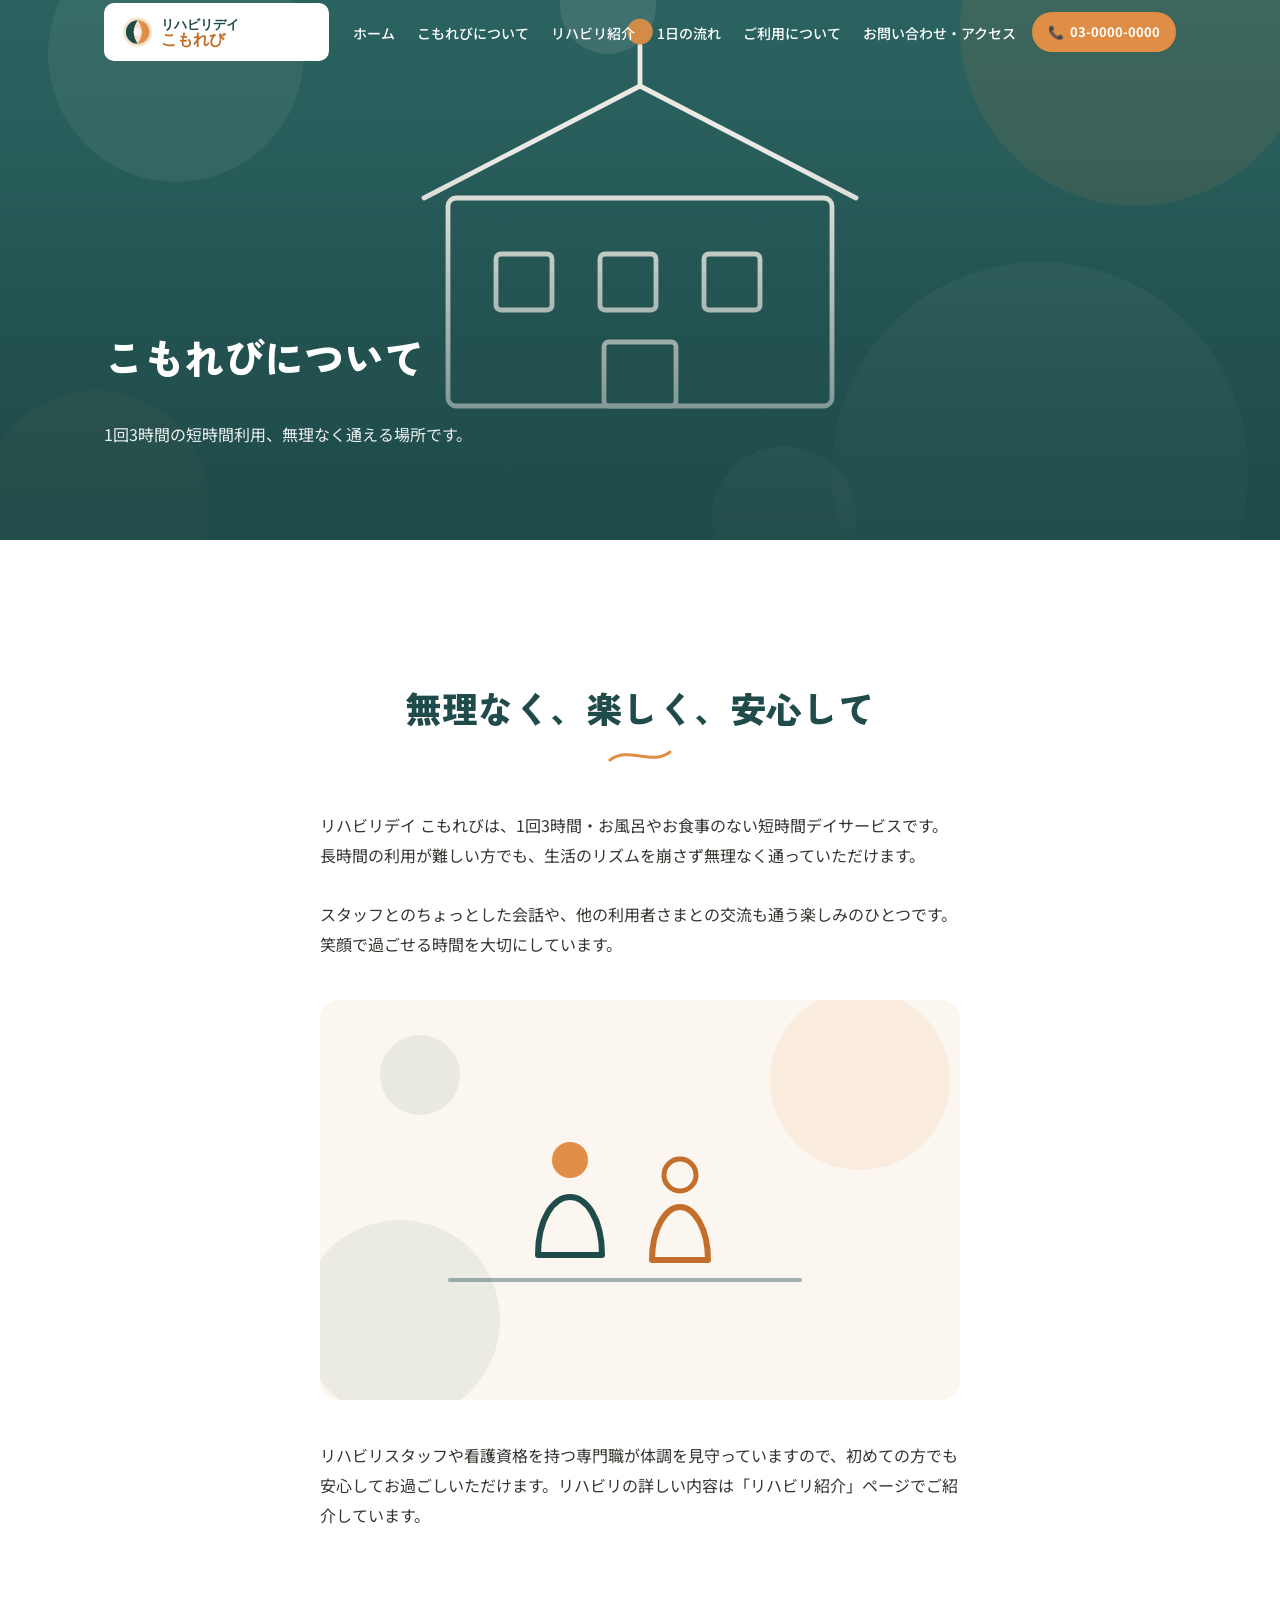
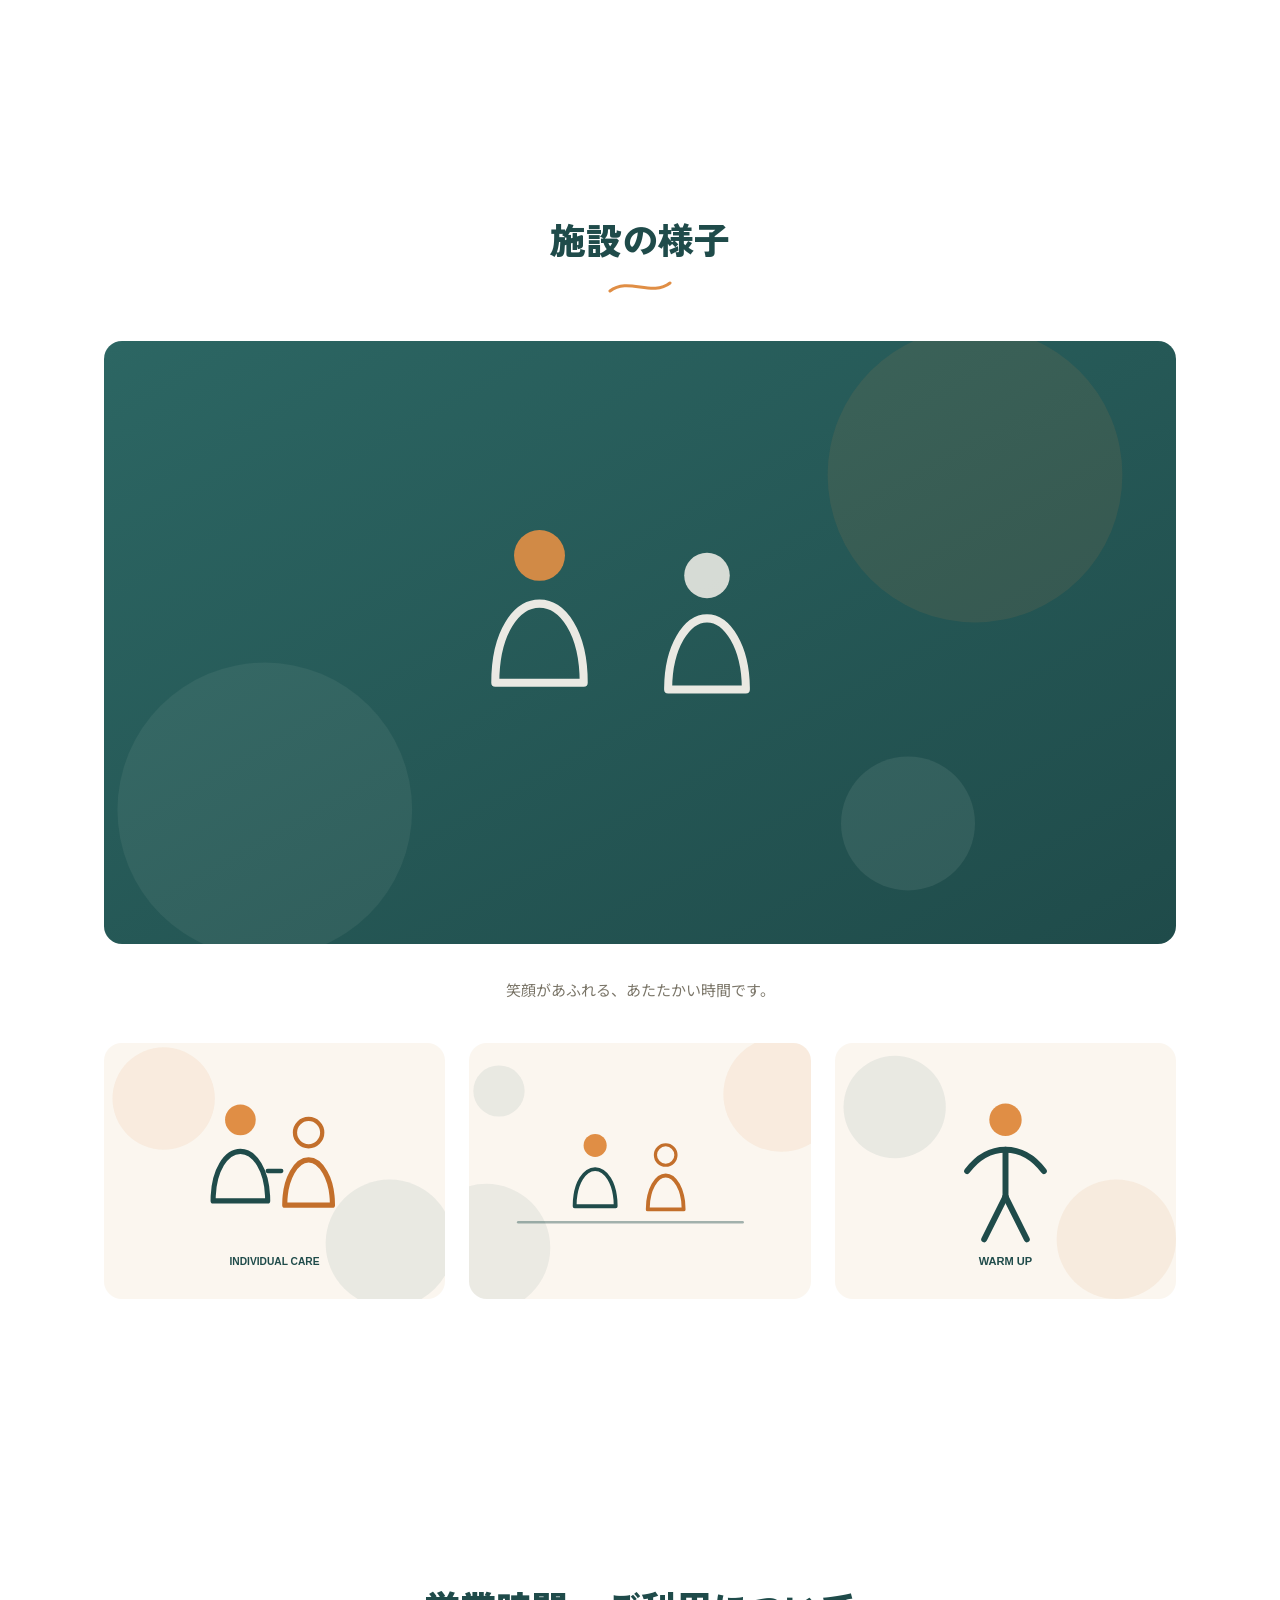
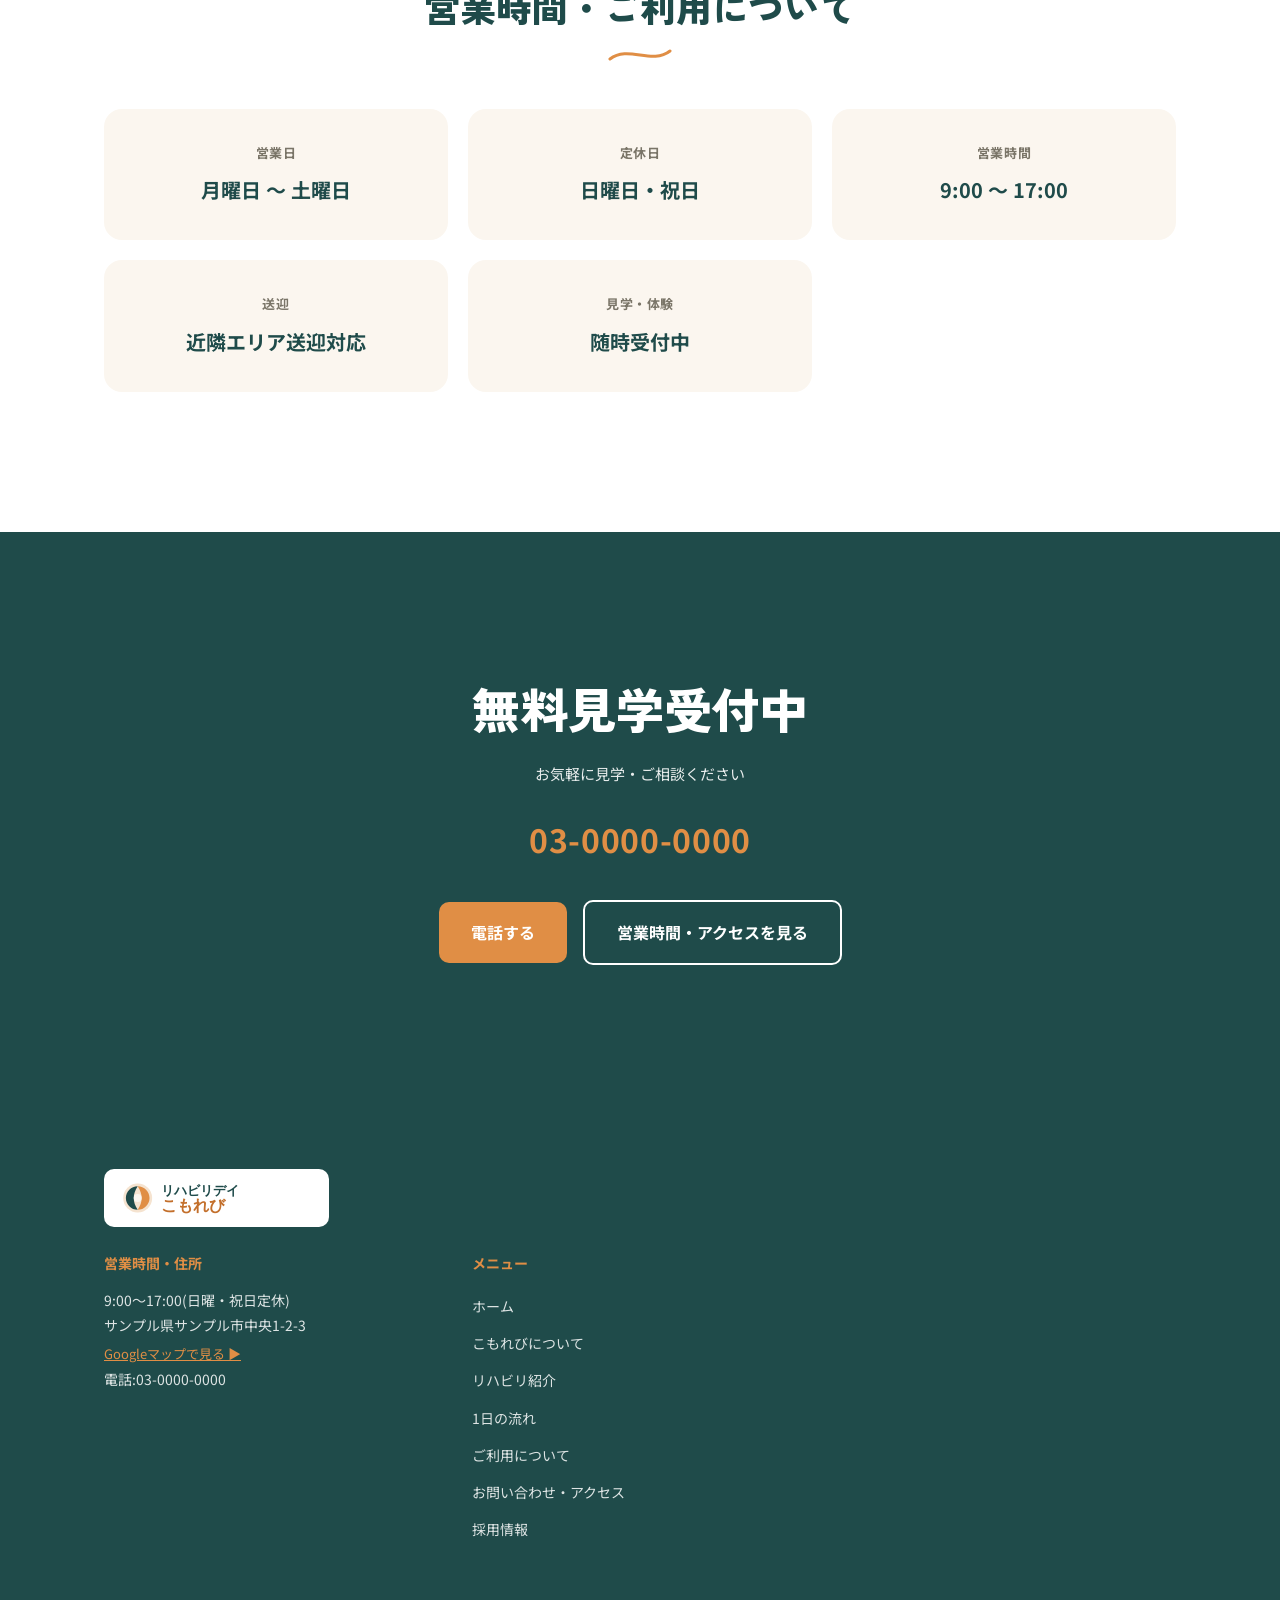
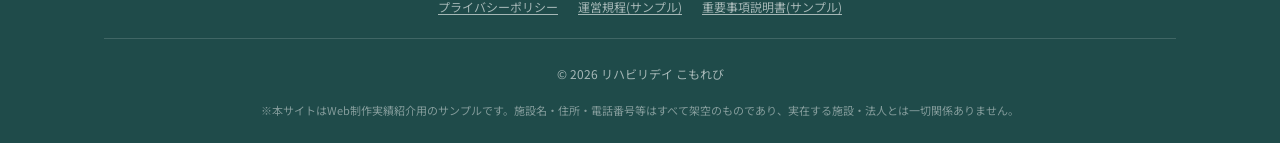
==== about.html @ a4daabc3 "Add rehaday portfolio dummy site" ====
<!DOCTYPE html>
<html lang="ja">
<head>
  <meta charset="UTF-8">
  <meta name="viewport" content="width=device-width, initial-scale=1.0">
  <title>こもれびについて｜Web制作実績サンプル｜リハビリデイ こもれび</title>
  <meta name="description" content="【Web制作実績サンプル】架空のリハビリ特化型デイサービス「リハビリデイ こもれび」の紹介ページです。3時間の短時間利用で、無理なく続けられるリハビリと、安心して楽しく通える施設づくりというコンセプトを想定したデモページです。">
  <meta name="robots" content="noindex, nofollow">

  <link rel="preconnect" href="https://fonts.googleapis.com">
  <link rel="preconnect" href="https://fonts.gstatic.com" crossorigin>
  <link href="https://fonts.googleapis.com/css2?family=Noto+Sans+JP:wght@400;500;700;900&family=Zen+Kaku+Gothic+New:wght@500;700;900&display=swap" rel="stylesheet">

  <link rel="stylesheet" href="css/reset.css">
  <link rel="stylesheet" href="css/common.css">
  <link rel="stylesheet" href="css/about.css">
</head>
<body>

  <header class="header js-header">
    <div class="container header__inner">

      <a href="index.html" class="header__logo site-logo">
        <img class="site-logo__image" src="images/common/logo.svg" alt="リハビリデイ こもれび">
      </a>

      <div class="header__right">

        <nav class="header__nav">
          <ul class="header__nav-list">
            <li><a class="header__nav-link" href="index.html">ホーム</a></li>
            <li><a class="header__nav-link" href="about.html">こもれびについて</a></li>
            <li><a class="header__nav-link" href="rehab.html">リハビリ紹介</a></li>
            <li><a class="header__nav-link" href="flow.html">1日の流れ</a></li>
            <li><a class="header__nav-link" href="guide.html">ご利用について</a></li>
            <li><a class="header__nav-link" href="contact.html">お問い合わせ・アクセス</a></li>
          </ul>
        </nav>

        <a class="header__tel-button" href="tel:" data-site-tel-link>
          📞 <span data-site="tel"></span>
        </a>

        <button class="header__menu-icon js-menu-button" aria-label="メニューを開く" aria-expanded="false">
          <span></span>
          <span></span>
          <span></span>
        </button>
      </div>
    </div>

    <nav class="header__mobile-nav js-mobile-nav">
      <ul class="header__mobile-nav-list">
        <li><a class="header__mobile-nav-link" href="index.html">ホーム</a></li>
        <li><a class="header__mobile-nav-link" href="about.html">こもれびについて</a></li>
        <li><a class="header__mobile-nav-link" href="rehab.html">リハビリ紹介</a></li>
        <li><a class="header__mobile-nav-link" href="flow.html">1日の流れ</a></li>
        <li><a class="header__mobile-nav-link" href="guide.html">ご利用について</a></li>
        <li><a class="header__mobile-nav-link" href="contact.html">お問い合わせ・アクセス</a></li>
      </ul>
    </nav>
  </header>

  <main>

    <section class="hero">
      <div class="hero__slide is-active js-about-hero-image"></div>

      <div class="container hero__content">
        <h1 class="hero__copy" data-about="hero.title"></h1>
        <p class="hero__lead" data-about="hero.copy"></p>
      </div>
    </section>

    <section class="section concept">
      <div class="container">
        <div class="section-heading">
          <h2 class="section-heading__title" data-about="concept.heading"></h2>
          <span class="section-heading__line"></span>
        </div>

        <div class="concept__text-wrap js-concept-text">
        </div>
      </div>
    </section>

    <section class="section gallery-section">
      <div class="container">
        <div class="section-heading">
          <h2 class="section-heading__title">施設の様子</h2>
          <span class="section-heading__line"></span>
        </div>

        <div class="gallery js-gallery">
        </div>
      </div>
    </section>

    <section class="section business-hours-section">
      <div class="container">
        <div class="section-heading">
          <h2 class="section-heading__title">営業時間・ご利用について</h2>
          <span class="section-heading__line"></span>
        </div>

        <div class="business-hours js-business-hours">
        </div>
      </div>
    </section>

    <section class="section cta">
      <div class="container">
        <h2 class="cta__title" data-site="ctaSectionTitle"></h2>
        <p class="cta__message" data-site="ctaMessage"></p>
        <span class="cta__tel-number" data-site="tel"></span>

        <div class="cta__buttons">
          <a class="button button--main" href="tel:" data-site-tel-link>電話する</a>
          <a class="button button--outline" href="contact.html">営業時間・アクセスを見る</a>
        </div>
      </div>
    </section>

  </main>

  <footer class="footer">
    <div class="container">

      <div class="footer__logo site-logo">
        <img class="site-logo__image" src="images/common/logo.svg" alt="リハビリデイ こもれび">
      </div>

      <div class="footer__grid">

        <div>
          <p class="footer__heading">営業時間・住所</p>
          <p class="footer__text" data-site="businessHours"></p>
          <p class="footer__text" data-site="address"></p>
          <a class="footer__text footer__map-link" data-site-href="googleMapUrl" target="_blank" rel="noopener">
            Googleマップで見る ▶
          </a>
          <p class="footer__text">
            電話:<span data-site="tel"></span>
          </p>
        </div>

        <div>
          <p class="footer__heading">メニュー</p>
          <a class="footer__nav-link" href="index.html">ホーム</a>
          <a class="footer__nav-link" href="about.html">こもれびについて</a>
          <a class="footer__nav-link" href="rehab.html">リハビリ紹介</a>
          <a class="footer__nav-link" href="flow.html">1日の流れ</a>
          <a class="footer__nav-link" href="guide.html">ご利用について</a>
          <a class="footer__nav-link" href="contact.html">お問い合わせ・アクセス</a>
          <a class="footer__nav-link" href="https://example.com/recruit/" target="_blank" rel="noopener">採用情報</a>
        </div>

      </div>

      <div class="footer__legal-links">
        <a href="privacy.html" target="_blank" rel="noopener">プライバシーポリシー</a>
        <a href="documents/unei-kitei.html" target="_blank" rel="noopener">運営規程(サンプル)</a>
        <a href="documents/juuyoujikou.html" target="_blank" rel="noopener">重要事項説明書(サンプル)</a>
      </div>

      <p class="footer__copyright">&copy; 2026 リハビリデイ こもれび</p>
      <p class="footer__disclaimer">※本サイトはWeb制作実績紹介用のサンプルです。施設名・住所・電話番号等はすべて架空のものであり、実在する施設・法人とは一切関係ありません。</p>

    </div>
  </footer>

  <script src="js/common.js"></script>
  <script src="js/about.js"></script>

</body>
</html>
---- css/common.css ----
/* ==========================================================================
   common.css

   【このファイルの役割】
   ・サイト全体で使う「色」「フォント」「余白サイズ」などをCSS変数として一元管理する
   ・ヘッダー・フッターなど、全ページ共通で使うパーツのスタイルをまとめる
   ・ボタン・カードなど、複数ページで使い回す共通パーツのスタイルをまとめる
   ========================================================================== */

/* --------------------------------------------------------------------------
   1. CSS変数(デザイントークン)
   -------------------------------------------------------------------------- */
:root {
  /* ---- 色(テラコッタ×ディープティールの配色) ---- */
  --color-bg: #ffffff;
  --color-bg-card: #fbf6ef;
  --color-main: #e08e45;
  --color-main-dark: #c36f2b;
  --color-navy: #1f4b4a;
  --color-navy-light: #2c6663;
  --color-text: #33352f;
  --color-text-sub: #7a7568;
  --color-border: #e8dfd0;

  /* ---- フォント ----
     本文はNoto Sans JP、見出しは丸みのあるZen Kaku Gothic Newを使い、
     見出し/本文で書体そのものにも差をつける。 */
  --font-family-base: "Noto Sans JP", sans-serif;
  --font-family-heading: "Zen Kaku Gothic New", "Noto Sans JP", sans-serif;
  --fw-regular: 400;
  --fw-medium: 500;
  --fw-bold: 700;
  --fw-black: 900;

  /* ---- 角丸(オリジナルよりやや大きめの角丸で柔らかい印象に) ---- */
  --radius-s: 10px;
  --radius-m: 18px;

  /* ---- レイアウト ---- */
  --container-width: 1120px;
  --container-padding: 24px;

  --section-padding-sp: 80px;
  --section-padding-pc: 140px;

  --header-height: 64px;
}

/* --------------------------------------------------------------------------
   2. 基本スタイル
   -------------------------------------------------------------------------- */
body {
  font-family: var(--font-family-base);
  font-weight: var(--fw-regular);
  color: var(--color-text);
  background-color: var(--color-bg);
  line-height: 1.8;
  -webkit-font-smoothing: antialiased;
}

h1, h2, h3 {
  font-family: var(--font-family-heading);
  font-weight: var(--fw-black);
  color: var(--color-navy);
  line-height: 1.5;
}

/* --------------------------------------------------------------------------
   3. 共通レイアウトパーツ
   -------------------------------------------------------------------------- */

.container {
  width: 100%;
  max-width: var(--container-width);
  margin: 0 auto;
  padding-left: var(--container-padding);
  padding-right: var(--container-padding);
}

.section {
  padding-top: var(--section-padding-sp);
  padding-bottom: var(--section-padding-sp);
}

@media (min-width: 768px) {
  .section {
    padding-top: var(--section-padding-pc);
    padding-bottom: var(--section-padding-pc);
  }
}

.section-heading {
  text-align: center;
  margin-bottom: 48px;
}

.section-heading__title {
  font-size: 28px;
}

@media (min-width: 768px) {
  .section-heading__title {
    font-size: 36px;
  }
}

/* シグネチャー要素:見出し下の曲線アクセント(色をメインカラーに合わせて変更) */
.section-heading__line {
  display: block;
  width: 64px;
  height: 12px;
  margin: 16px auto 0;
  background-image: url("data:image/svg+xml,%3Csvg xmlns='http://www.w3.org/2000/svg' viewBox='0 0 64 12'%3E%3Cpath d='M2 10 C 20 -4, 44 16, 62 2' stroke='%23E08E45' stroke-width='3' fill='none' stroke-linecap='round'/%3E%3C/svg%3E");
  background-repeat: no-repeat;
  background-position: center;
}

/* --------------------------------------------------------------------------
   4. 共通ボタン
   -------------------------------------------------------------------------- */

.button {
  display: inline-flex;
  align-items: center;
  justify-content: center;
  gap: 8px;
  padding: 16px 32px;
  border-radius: var(--radius-s);
  font-weight: var(--fw-bold);
  font-size: 16px;
  transition: background-color 0.2s ease, transform 0.2s ease;
}

.button:hover {
  transform: translateY(-2px);
}

.button--main {
  background-color: var(--color-main);
  color: #ffffff;
}

.button--main:hover {
  background-color: var(--color-main-dark);
}

.button--navy {
  background-color: var(--color-navy);
  color: #ffffff;
}

.button--navy:hover {
  background-color: var(--color-navy-light);
}

.button--outline {
  background-color: transparent;
  border: 2px solid #ffffff;
  color: #ffffff;
}

.button--outline:hover {
  background-color: rgba(255, 255, 255, 0.12);
}

.button--outline-navy {
  background-color: transparent;
  border: 2px solid var(--color-navy);
  color: var(--color-navy);
}

.button--outline-navy:hover {
  background-color: var(--color-navy);
  color: #ffffff;
}

/* --------------------------------------------------------------------------
   5. 共通カード
   -------------------------------------------------------------------------- */

.card {
  background-color: var(--color-bg-card);
  border-radius: var(--radius-m);
  overflow: hidden;
}

/* --------------------------------------------------------------------------
   6. ヘッダー
   -------------------------------------------------------------------------- */

.header {
  position: fixed;
  top: 0;
  left: 0;
  width: 100%;
  height: var(--header-height);
  z-index: 100;
  background-color: transparent;
  transition: background-color 0.3s ease, box-shadow 0.3s ease;
}

.header.is-scrolled {
  background-color: rgba(255, 255, 255, 0.96);
  box-shadow: 0 1px 0 var(--color-border);
}

.header__inner {
  height: 100%;
  display: flex;
  align-items: center;
  justify-content: space-between;
}

.site-logo {
  display: inline-flex;
  align-items: center;
  background-color: #ffffff;
  border-radius: var(--radius-s);
  padding: 8px 14px;
}

.site-logo__image {
  height: auto;
  max-height: 42px;
  width: auto;
  max-width: 220px;
}

.header__nav-link,
.header__menu-icon span {
  color: #ffffff;
  transition: color 0.3s ease;
}

.header.is-scrolled .header__nav-link {
  color: var(--color-navy);
}

.header.is-scrolled .header__menu-icon span {
  background-color: var(--color-navy);
}

.header__right {
  display: flex;
  align-items: center;
  gap: 16px;
}

.header__nav {
  display: none;
}

.header__nav-list {
  display: flex;
  gap: 22px;
}

.header__nav-link {
  font-weight: var(--fw-medium);
  font-size: 14px;
  white-space: nowrap;
}

.header__tel-button {
  display: flex;
  align-items: center;
  gap: 6px;
  padding: 8px 16px;
  border-radius: 999px;
  background-color: var(--color-main);
  color: #ffffff !important;
  font-weight: var(--fw-bold);
  font-size: 13px;
}

.header__menu-icon {
  display: flex;
  flex-direction: column;
  justify-content: center;
  gap: 5px;
  width: 32px;
  height: 32px;
}

.header__menu-icon span {
  display: block;
  width: 100%;
  height: 2px;
  background-color: #ffffff;
  transition: background-color 0.3s ease;
}

@media (min-width: 1220px) {
  .header__nav {
    display: block;
  }

  .header__menu-icon {
    display: none;
  }
}

.header__mobile-nav {
  position: fixed;
  top: var(--header-height);
  left: 0;
  width: 100%;
  background-color: #ffffff;
  box-shadow: 0 4px 12px rgba(0, 0, 0, 0.06);
  transform: translateY(-8px);
  opacity: 0;
  pointer-events: none;
  transition: opacity 0.2s ease, transform 0.2s ease;
}

.header__mobile-nav.is-open {
  opacity: 1;
  transform: translateY(0);
  pointer-events: auto;
}

.header__mobile-nav-list {
  padding: 16px var(--container-padding) 24px;
}

.header__mobile-nav-link {
  display: block;
  padding: 14px 0;
  border-bottom: 1px solid var(--color-border);
  font-weight: var(--fw-medium);
  color: var(--color-navy);
}

@media (min-width: 1220px) {
  .header__mobile-nav {
    display: none;
  }
}

/* --------------------------------------------------------------------------
   7. フッター
   -------------------------------------------------------------------------- */

.footer {
  background-color: var(--color-navy);
  color: #ffffff;
  padding: 64px 0 24px;
}

.footer__logo {
  margin-bottom: 24px;
}

.footer__grid {
  display: grid;
  gap: 32px;
  margin-bottom: 48px;
}

@media (min-width: 768px) {
  .footer__grid {
    grid-template-columns: repeat(3, 1fr);
  }
}

.footer__heading {
  font-weight: var(--fw-bold);
  font-size: 14px;
  color: var(--color-main);
  margin-bottom: 12px;
}

.footer__text {
  font-size: 14px;
  color: rgba(255, 255, 255, 0.85);
}

.footer__map-link {
  display: inline-block;
  margin-top: 4px;
  color: var(--color-main);
  text-decoration: underline;
  font-size: 13px;
}

.footer__nav-link {
  display: block;
  padding: 6px 0;
  font-size: 14px;
  color: rgba(255, 255, 255, 0.85);
}

.footer__legal-links {
  display: flex;
  flex-wrap: wrap;
  justify-content: center;
  gap: 8px 20px;
  margin-bottom: 20px;
}

.footer__legal-links a {
  font-size: 12px;
  color: rgba(255, 255, 255, 0.6);
  text-decoration: underline;
  text-underline-offset: 2px;
}

.footer__copyright {
  padding-top: 24px;
  border-top: 1px solid rgba(255, 255, 255, 0.15);
  font-size: 12px;
  color: rgba(255, 255, 255, 0.6);
  text-align: center;
}

/* ポートフォリオ用のサンプル表記(実在の施設ではないことを明示する) */
.footer__disclaimer {
  padding-top: 16px;
  font-size: 11px;
  color: rgba(255, 255, 255, 0.45);
  text-align: center;
  line-height: 1.7;
}

/* --------------------------------------------------------------------------
   8. 共通ヒーロー(全ページのファーストビューの土台)
   -------------------------------------------------------------------------- */

.hero {
  position: relative;
  height: 60vh;
  min-height: 420px;
  overflow: hidden;
  display: flex;
  align-items: flex-end;
  background-size: cover;
  background-position: center;
}

.hero--fullscreen {
  height: 100svh;
  min-height: 560px;
}

.hero__slide {
  position: absolute;
  inset: 0;
  background-size: cover;
  background-position: center;
  opacity: 0;
  transition: opacity 1.2s ease;
}

.hero__slide.is-active {
  opacity: 1;
}

.hero::after {
  content: "";
  position: absolute;
  inset: 0;
  background: linear-gradient(
    to top,
    rgba(31, 75, 74, 0.78) 0%,
    rgba(31, 75, 74, 0.28) 45%,
    rgba(31, 75, 74, 0) 70%
  );
  pointer-events: none;
}

.hero__content {
  position: relative;
  z-index: 1;
  padding-bottom: 64px;
  width: 100%;
}

.hero__copy {
  color: #ffffff;
  font-size: 26px;
  font-weight: var(--fw-black);
  line-height: 1.6;
  margin-bottom: 32px;
  max-width: 480px;
}

@media (min-width: 768px) {
  .hero__copy {
    font-size: 40px;
  }
}

.hero__lead {
  color: rgba(255, 255, 255, 0.92);
  font-size: 14px;
  font-weight: var(--fw-regular);
  line-height: 1.7;
  max-width: 420px;
  margin-bottom: 28px;
}

@media (min-width: 768px) {
  .hero__lead {
    font-size: 16px;
  }
}

/* --------------------------------------------------------------------------
   9. 共通CTA(ネイビー背景の行動喚起セクション)
   -------------------------------------------------------------------------- */

.cta {
  background-color: var(--color-navy);
  color: #ffffff;
  text-align: center;
}

.cta__title {
  color: #ffffff;
  font-size: 32px;
  margin-bottom: 16px;
}

@media (min-width: 768px) {
  .cta__title {
    font-size: 48px;
  }
}

.cta__message {
  color: rgba(255, 255, 255, 0.9);
  font-size: 15px;
  margin-bottom: 24px;
}

.cta__tel-number {
  display: block;
  font-size: 26px;
  font-weight: var(--fw-bold);
  color: var(--color-main);
  margin-bottom: 32px;
  letter-spacing: 0.02em;
}

@media (min-width: 768px) {
  .cta__tel-number {
    font-size: 32px;
  }
}

.cta__buttons {
  display: flex;
  flex-direction: column;
  gap: 16px;
  align-items: center;
}

@media (min-width: 480px) {
  .cta__buttons {
    flex-direction: row;
    justify-content: center;
  }
}

/* --------------------------------------------------------------------------
   10. 共通タグリスト
   -------------------------------------------------------------------------- */

.tag-list {
  display: flex;
  flex-wrap: wrap;
  gap: 8px;
}

.tag-list li {
  background-color: var(--color-bg-card);
  color: var(--color-navy);
  font-size: 13px;
  font-weight: var(--fw-medium);
  padding: 6px 14px;
  border-radius: 999px;
}

/* --------------------------------------------------------------------------
   11. 共通の情報カード(営業時間・送迎対応など)
   -------------------------------------------------------------------------- */

.business-hours {
  display: grid;
  gap: 20px;
}

@media (min-width: 768px) {
  .business-hours {
    grid-template-columns: repeat(3, 1fr);
  }
}

.business-hours-card {
  padding: 32px 24px;
  text-align: center;
}

.business-hours-card__label {
  font-size: 13px;
  font-weight: var(--fw-bold);
  color: var(--color-text-sub);
  letter-spacing: 0.05em;
  margin-bottom: 8px;
}

.business-hours-card__value {
  font-size: 20px;
  font-weight: var(--fw-bold);
  color: var(--color-navy);
}

.notice-card {
  max-width: 560px;
  margin: 0 auto;
  text-align: center;
  background-color: var(--color-bg-card);
  border-radius: var(--radius-m);
  padding: 24px 28px;
  font-size: 14px;
  color: var(--color-text-sub);
  line-height: 1.8;
}

/* --------------------------------------------------------------------------
   12. 共通お知らせリスト
   -------------------------------------------------------------------------- */

.news-list {
  border-top: 1px solid var(--color-border);
}

.news-item {
  display: flex;
  flex-wrap: wrap;
  align-items: baseline;
  gap: 8px 24px;
  padding: 24px 0;
  border-bottom: 1px solid var(--color-border);
}

.news-item__date {
  font-size: 13px;
  color: var(--color-text-sub);
  font-feature-settings: "tnum";
}

.news-item__category {
  font-size: 12px;
  font-weight: var(--fw-bold);
  color: var(--color-navy);
  background-color: var(--color-bg-card);
  padding: 4px 10px;
  border-radius: 999px;
}

.news-item__title {
  font-size: 15px;
  width: 100%;
}

@media (min-width: 768px) {
  .news-item__title {
    width: auto;
    flex: 1;
  }
}
---- css/about.css ----
/* ==========================================================================
   about.css - 施設についてページ専用スタイル
   ========================================================================== */

.concept__text-wrap {
  max-width: 640px;
  margin: 0 auto;
}

.concept__paragraph {
  font-size: 16px;
  line-height: 1.9;
  margin-bottom: 28px;
}

.concept__paragraph:last-child {
  margin-bottom: 0;
}

.concept__photo {
  aspect-ratio: 16 / 10;
  background-color: var(--color-border);
  background-size: cover;
  background-position: center;
  border-radius: var(--radius-m);
  margin: 40px 0;
}

.gallery-main {
  aspect-ratio: 16 / 9;
  background-color: var(--color-border);
  background-size: cover;
  background-position: center;
  border-radius: var(--radius-m);
  margin-bottom: 32px;
}

.gallery-caption {
  max-width: 560px;
  margin: 0 auto 40px;
  text-align: center;
  font-size: 15px;
  color: var(--color-text-sub);
}

.gallery-sub {
  display: grid;
  grid-template-columns: repeat(2, 1fr);
  gap: 16px;
}

@media (min-width: 768px) {
  .gallery-sub {
    grid-template-columns: repeat(3, 1fr);
    gap: 24px;
  }
}

.gallery-sub-item {
  aspect-ratio: 4 / 3;
  background-color: var(--color-border);
  background-size: cover;
  background-position: center;
  border-radius: var(--radius-m);
}
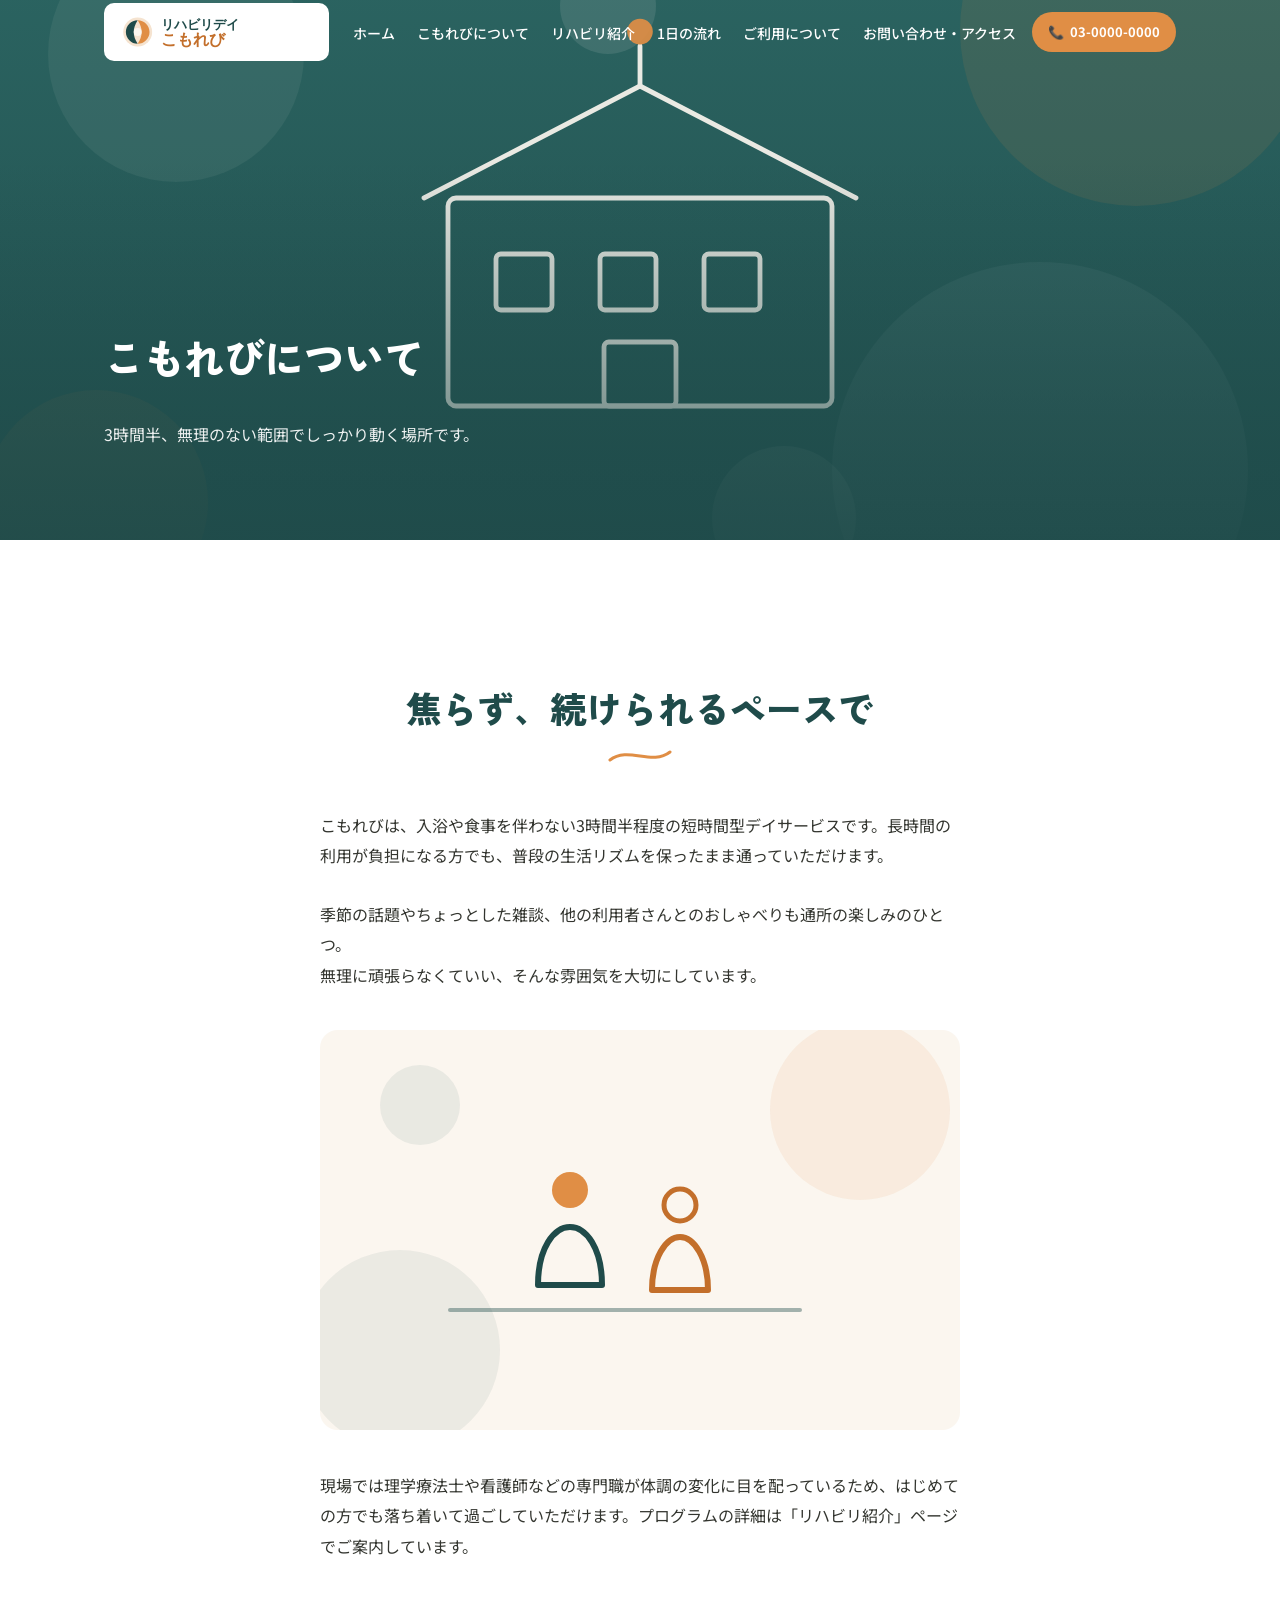
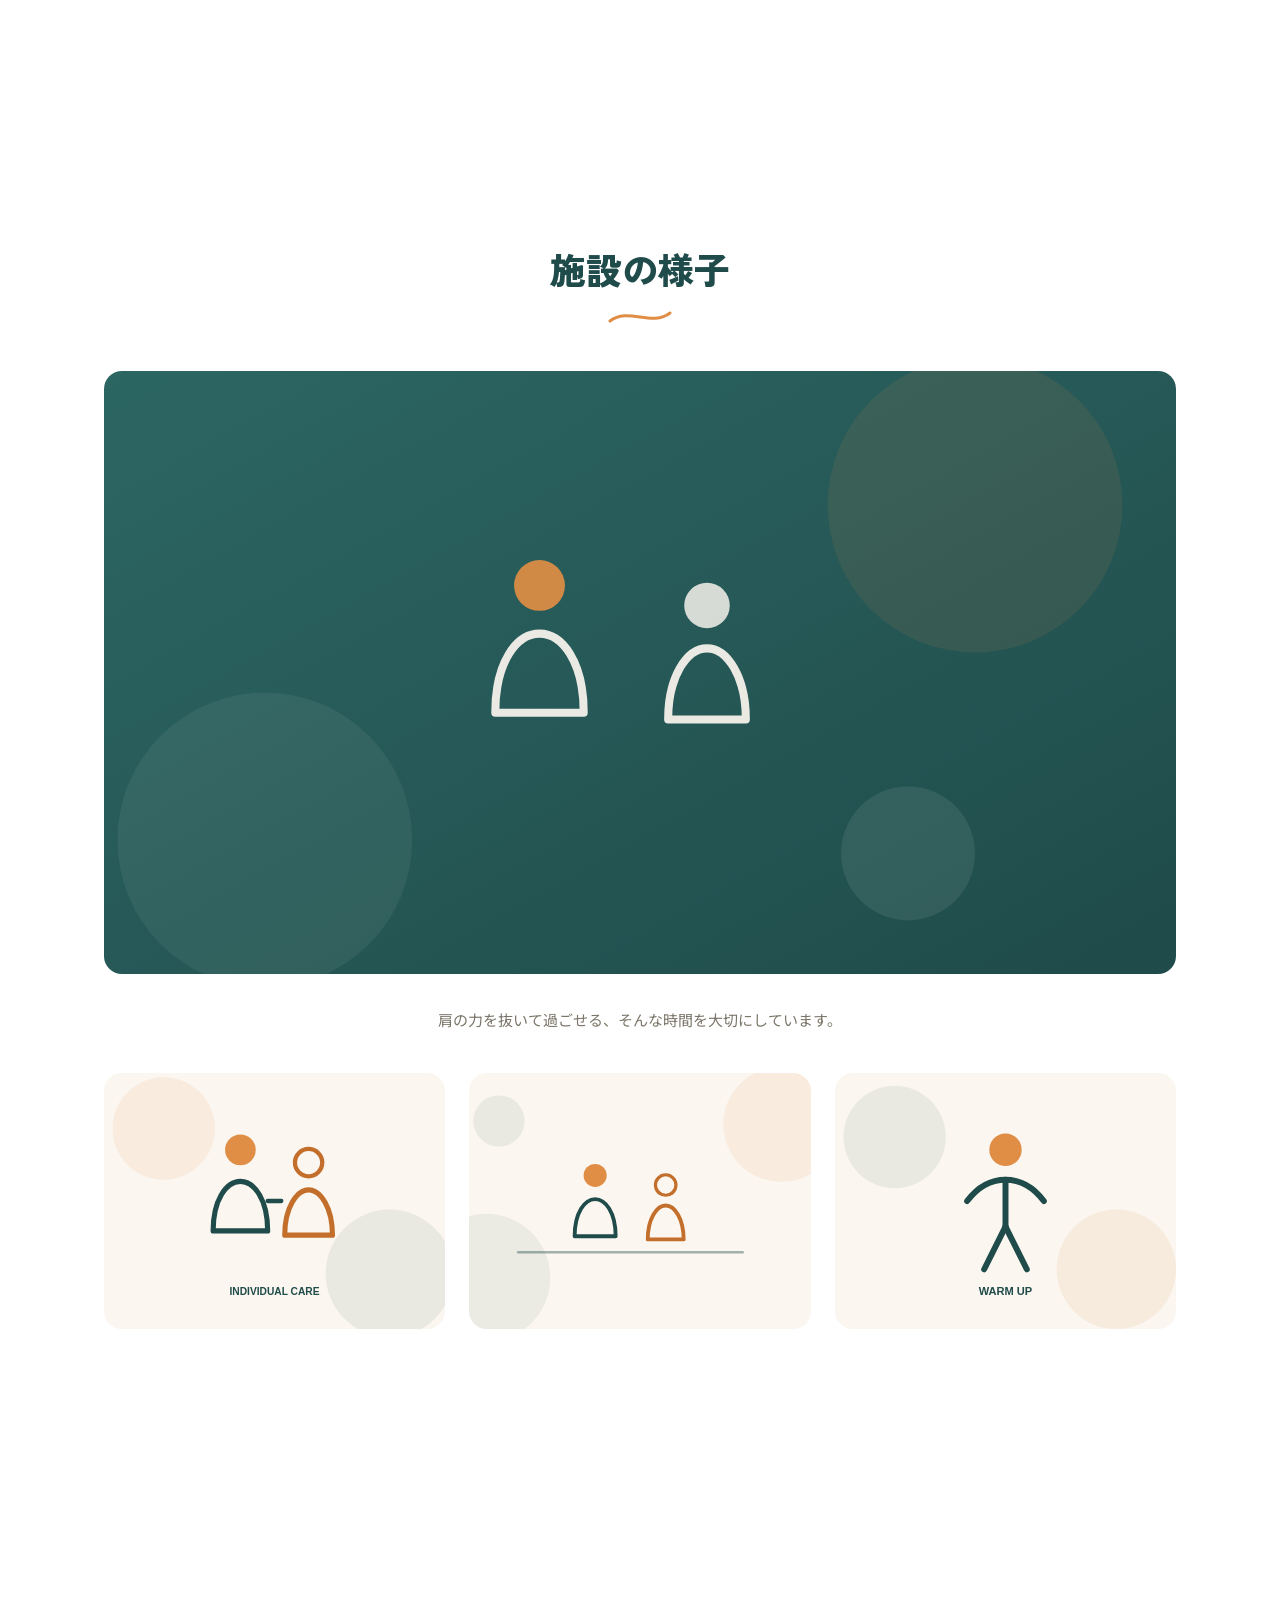
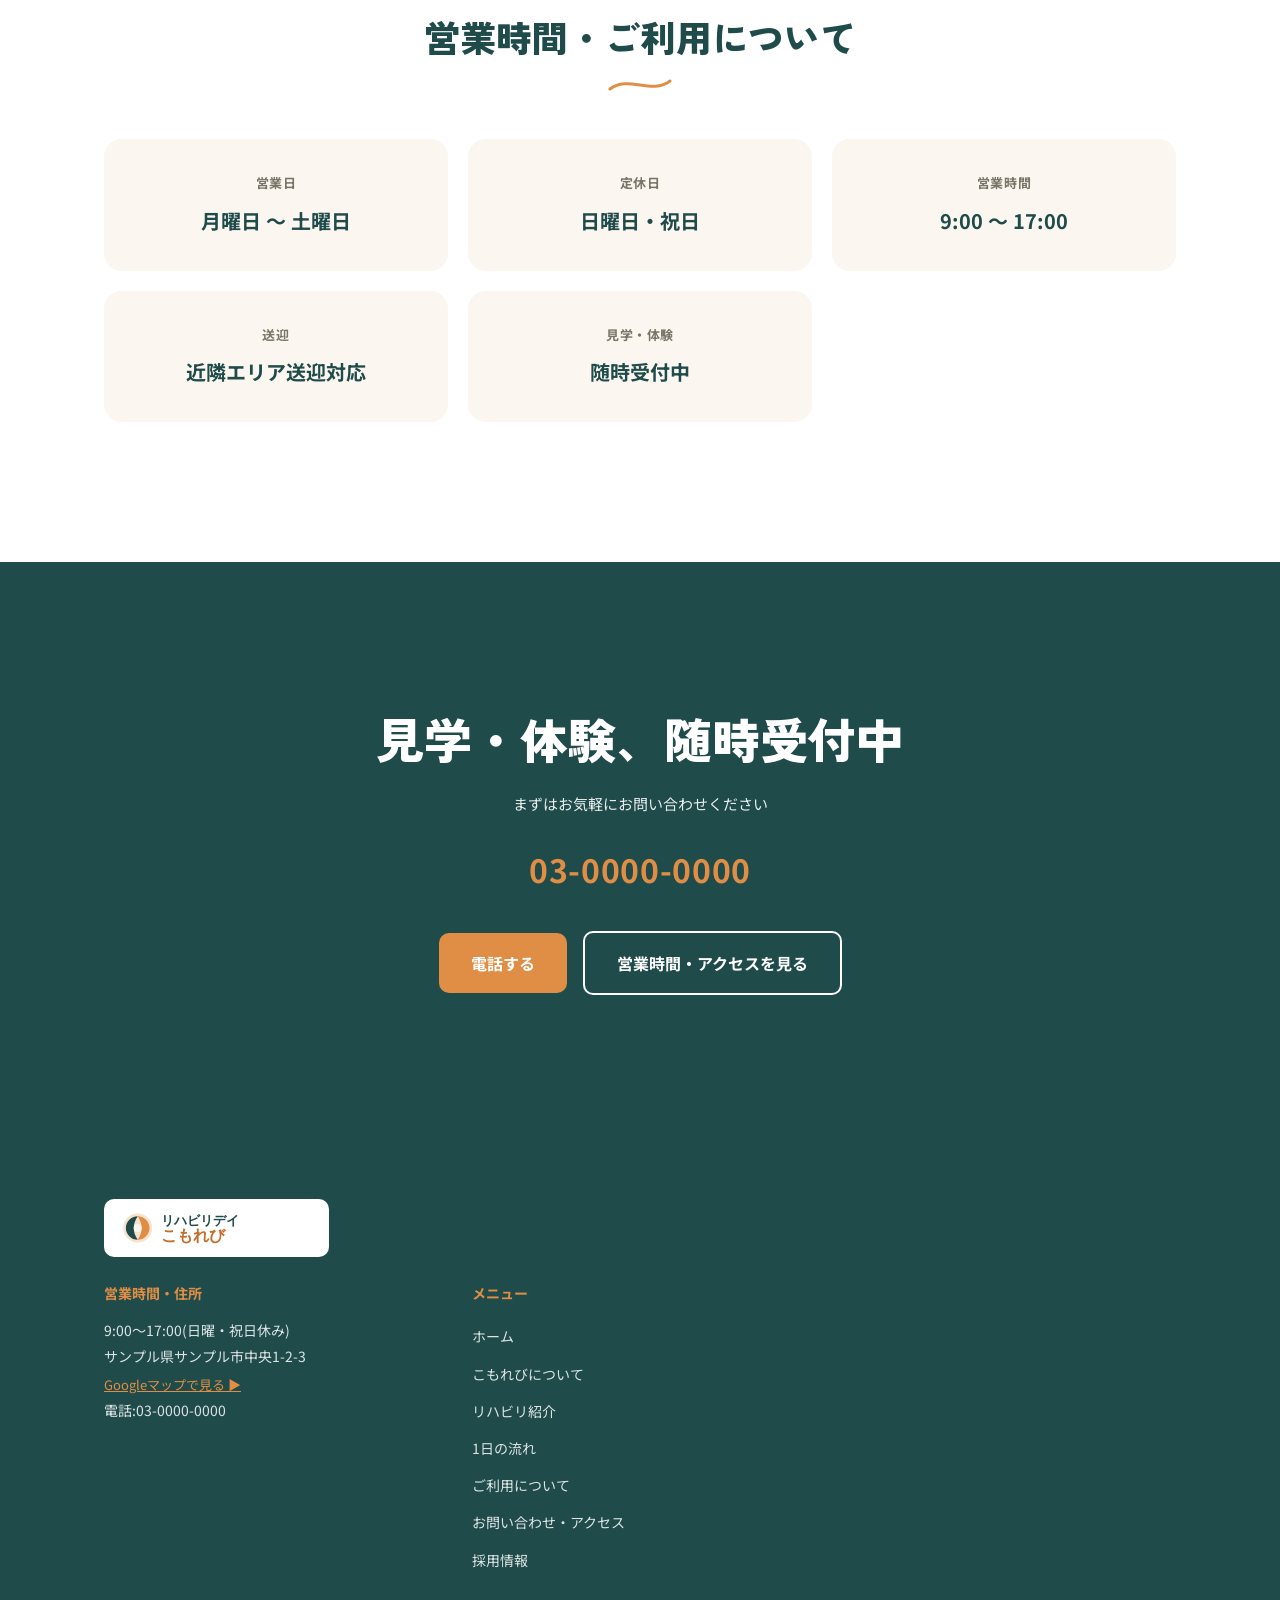
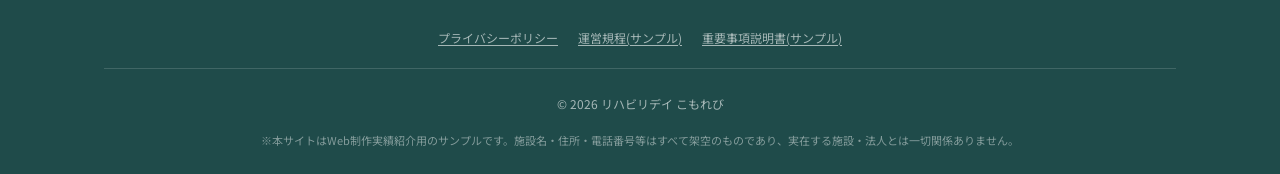
==== commit 6918e4b1: "文章・サービス内容を実施設と重複しないよう変更 - レッドコードをパワーリハビリに置き換え、個別リハビリ・マッサージは個別機能訓練に変更 - 専門職の構成をあん摩マッサージ指圧師・鍼灸師から作業療法士" ====
--- a/about.html
+++ b/about.html
@@ -4,7 +4,7 @@
   <meta charset="UTF-8">
   <meta name="viewport" content="width=device-width, initial-scale=1.0">
   <title>こもれびについて｜Web制作実績サンプル｜リハビリデイ こもれび</title>
-  <meta name="description" content="【Web制作実績サンプル】架空のリハビリ特化型デイサービス「リハビリデイ こもれび」の紹介ページです。3時間の短時間利用で、無理なく続けられるリハビリと、安心して楽しく通える施設づくりというコンセプトを想定したデモページです。">
+  <meta name="description" content="【Web制作実績サンプル】架空のリハビリ特化型デイサービス「リハビリデイ こもれび」の紹介ページです。3時間半の短時間利用で、無理なく続けられるリハビリと、落ち着いて通える施設づくりというコンセプトを想定したデモページです。">
   <meta name="robots" content="noindex, nofollow">
 
   <link rel="preconnect" href="https://fonts.googleapis.com">
